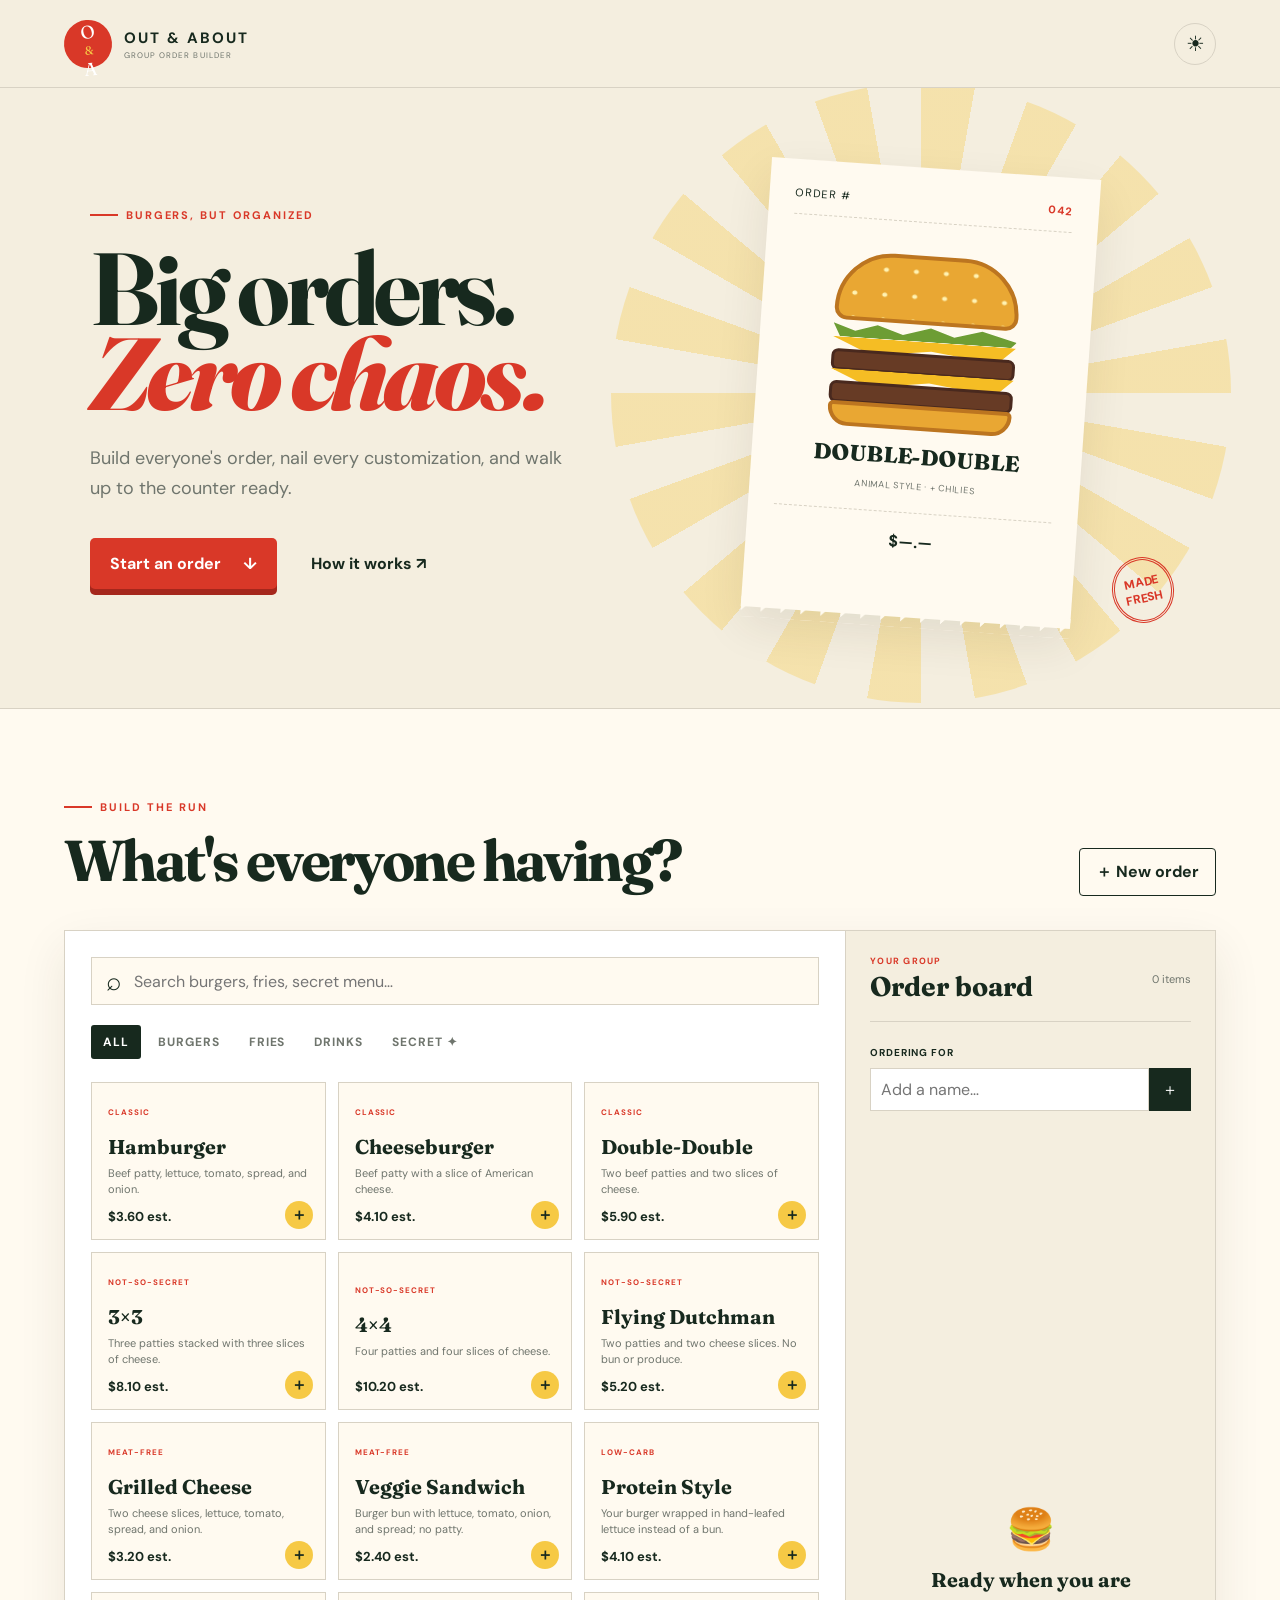
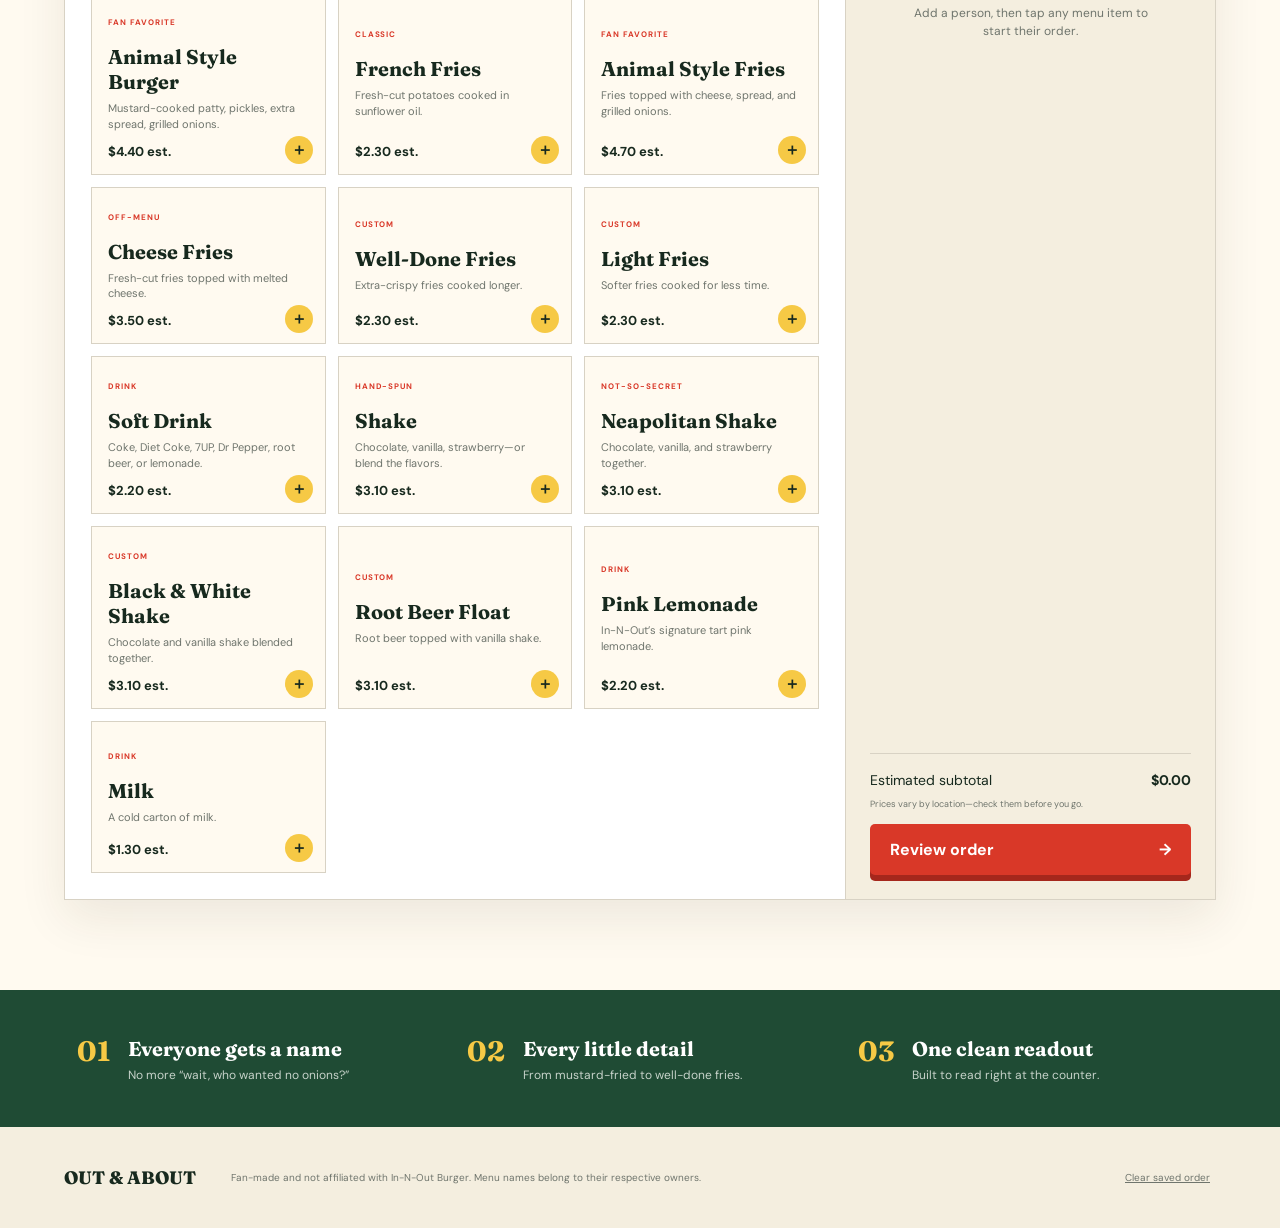
==== docs/index.html @ 2c868ac6 "Move Pages site into conflict-safe deploy directory" ====
<!doctype html>
<html lang="en">
<head>
  <meta charset="UTF-8" />
  <meta name="viewport" content="width=device-width, initial-scale=1.0" />
  <meta name="theme-color" content="#f5efe0" />
  <meta name="description" content="A quick, fan-made group order builder for In-N-Out." />
  <title>Out & About — Group order builder</title>
  <link rel="preconnect" href="https://fonts.googleapis.com">
  <link rel="preconnect" href="https://fonts.gstatic.com" crossorigin>
  <link href="https://fonts.googleapis.com/css2?family=DM+Sans:wght@400;500;600;700&family=Fraunces:opsz,wght@9..144,700;9..144,800&display=swap" rel="stylesheet">
  <link rel="stylesheet" href="styles.css" />
</head>
<body>
  <header class="topbar">
    <a class="brand" href="#" aria-label="Out and About home">
      <span class="brand-mark">O<span>&</span>A</span>
      <span><strong>OUT & ABOUT</strong><small>GROUP ORDER BUILDER</small></span>
    </a>
    <button class="icon-button" id="themeBtn" aria-label="Toggle dark mode">☀︎</button>
  </header>

  <main>
    <section class="hero">
      <div class="hero-copy">
        <p class="eyebrow"><span></span> BURGERS, BUT ORGANIZED</p>
        <h1>Big orders.<br><em>Zero chaos.</em></h1>
        <p class="dek">Build everyone's order, nail every customization, and walk up to the counter ready.</p>
        <div class="hero-actions">
          <a class="primary-btn" href="#builder">Start an order <span>↓</span></a>
          <button class="text-btn" id="howBtn">How it works <span>↗</span></button>
        </div>
      </div>
      <div class="hero-art" aria-label="Illustration of a burger order ticket">
        <div class="sunburst"></div>
        <div class="ticket">
          <div class="ticket-top"><span>ORDER #</span><b>042</b></div>
          <div class="burger-illustration" aria-hidden="true">
            <i class="bun top"></i><i class="lettuce"></i><i class="cheese"></i><i class="patty"></i><i class="cheese second"></i><i class="patty second"></i><i class="bun bottom"></i>
          </div>
          <p>DOUBLE-DOUBLE</p><small>ANIMAL STYLE · + CHILIES</small>
          <div class="ticket-line"></div><strong>$—.—</strong>
        </div>
        <span class="stamp">MADE<br>FRESH</span>
      </div>
    </section>

    <section class="builder" id="builder">
      <div class="section-heading">
        <div><p class="eyebrow"><span></span> BUILD THE RUN</p><h2>What's everyone having?</h2></div>
        <button class="outline-btn" id="newOrderBtn">＋ New order</button>
      </div>

      <div class="workspace">
        <section class="menu-panel">
          <div class="search-wrap"><span>⌕</span><input id="searchInput" type="search" placeholder="Search burgers, fries, secret menu…" aria-label="Search menu"></div>
          <div class="tabs" id="tabs" role="tablist"></div>
          <div class="menu-grid" id="menuGrid"></div>
        </section>

        <aside class="order-panel">
          <div class="order-title"><div><p>YOUR GROUP</p><h3>Order board</h3></div><span id="itemCount">0 items</span></div>
          <div class="person-row">
            <label for="personInput">Ordering for</label>
            <div><input id="personInput" maxlength="24" placeholder="Add a name…"><button id="addPersonBtn" aria-label="Add person">＋</button></div>
          </div>
          <div class="people" id="people"></div>
          <div class="empty-state" id="emptyState"><span>🍔</span><h4>Ready when you are</h4><p>Add a person, then tap any menu item to start their order.</p></div>
          <div class="order-list" id="orderList"></div>
          <div class="totals">
            <div><span>Estimated subtotal</span><b id="subtotal">$0.00</b></div>
            <p>Prices vary by location—check them before you go.</p>
            <button class="checkout-btn" id="reviewBtn">Review order <span>→</span></button>
          </div>
        </aside>
      </div>
    </section>

    <section class="feature-strip">
      <article><b>01</b><div><h3>Everyone gets a name</h3><p>No more “wait, who wanted no onions?”</p></div></article>
      <article><b>02</b><div><h3>Every little detail</h3><p>From mustard-fried to well-done fries.</p></div></article>
      <article><b>03</b><div><h3>One clean readout</h3><p>Built to read right at the counter.</p></div></article>
    </section>
  </main>

  <footer><span>OUT & ABOUT</span><p>Fan-made and not affiliated with In-N-Out Burger. Menu names belong to their respective owners.</p><button id="clearBtn">Clear saved order</button></footer>

  <dialog id="itemDialog">
    <form method="dialog" id="itemForm">
      <button class="dialog-close" value="cancel" aria-label="Close">×</button>
      <p class="eyebrow">CUSTOMIZE IT</p><h2 id="dialogTitle"></h2><p id="dialogDesc" class="dialog-desc"></p>
      <div class="custom-sections" id="customSections"></div>
      <label class="notes-label">Special note<textarea id="itemNotes" rows="2" placeholder="Anything else for the counter?"></textarea></label>
      <div class="dialog-footer"><span id="dialogPrice">$0.00</span><button class="primary-btn" value="default">Add to order</button></div>
    </form>
  </dialog>

  <dialog id="reviewDialog" class="review-dialog">
    <div><button class="dialog-close" id="reviewClose" aria-label="Close">×</button><p class="eyebrow">COUNTER-READY</p><h2>Your order</h2><div id="reviewContent"></div><div class="review-actions"><button class="outline-btn" id="copyBtn">Copy order</button><button class="primary-btn" id="printBtn">Print order</button></div></div>
  </dialog>

  <div class="toast" id="toast" role="status"></div>
  <script src="app.js"></script>
</body>
</html>
---- docs/styles.css ----
:root{--cream:#f4eedf;--paper:#fffaf0;--ink:#17291e;--muted:#6f756d;--red:#d93828;--yellow:#f6c945;--line:#d8d2c4;--green:#1f4b34;--shadow:0 18px 45px #3a2b1617}*{box-sizing:border-box}html{scroll-behavior:smooth}body{margin:0;background:var(--cream);color:var(--ink);font-family:"DM Sans",sans-serif}button,input,textarea{font:inherit}button,a{-webkit-tap-highlight-color:transparent}.topbar{height:88px;padding:0 clamp(22px,5vw,76px);display:flex;align-items:center;justify-content:space-between;border-bottom:1px solid var(--line);position:relative;z-index:4}.brand{display:flex;align-items:center;gap:12px;color:inherit;text-decoration:none}.brand-mark{width:48px;height:48px;border-radius:50%;background:var(--red);color:#fff;display:grid;place-items:center;font-family:Fraunces;font-size:18px;letter-spacing:-2px;transform:rotate(-5deg)}.brand-mark span{font-size:12px;color:var(--yellow)}.brand strong,.brand small{display:block;letter-spacing:.13em}.brand strong{font-size:15px}.brand small{font-size:8px;margin-top:2px;color:var(--muted)}.icon-button{border:1px solid var(--line);background:transparent;border-radius:50%;width:42px;height:42px;color:inherit;cursor:pointer;font-size:21px}.hero{min-height:620px;display:grid;grid-template-columns:1.02fr .98fr;padding:55px clamp(22px,7vw,110px) 65px;overflow:hidden}.hero-copy{align-self:center;z-index:2}.eyebrow{font-size:11px;font-weight:700;letter-spacing:.18em;color:var(--red);display:flex;align-items:center;gap:8px}.eyebrow span{display:inline-block;width:28px;height:2px;background:var(--red)}h1,h2{font-family:Fraunces,serif;margin:0;letter-spacing:-.045em}h1{font-size:clamp(62px,8vw,116px);line-height:.83;margin:24px 0 28px}h1 em{color:var(--red);font-weight:800}.dek{max-width:480px;font-size:18px;line-height:1.65;color:var(--muted)}.hero-actions{display:flex;align-items:center;gap:28px;margin-top:34px}.primary-btn,.checkout-btn{border:0;color:#fff;background:var(--red);font-weight:700;padding:15px 20px;border-radius:5px;cursor:pointer;text-decoration:none;box-shadow:0 6px 0 #a5271c;transition:.2s}.primary-btn:hover,.checkout-btn:hover{transform:translateY(-2px);box-shadow:0 8px 0 #a5271c}.primary-btn span{margin-left:18px}.text-btn{border:0;background:none;color:var(--ink);font-weight:700;cursor:pointer}.hero-art{position:relative;display:grid;place-items:center;min-height:480px}.sunburst{position:absolute;width:620px;aspect-ratio:1;border-radius:50%;background:repeating-conic-gradient(var(--yellow) 0 10deg,transparent 10deg 20deg);opacity:.33;animation:spin 80s linear infinite}@keyframes spin{to{transform:rotate(360deg)}}.ticket{z-index:1;background:var(--paper);width:min(330px,72vw);min-height:450px;padding:26px;box-shadow:var(--shadow);transform:rotate(4deg);text-align:center;position:relative}.ticket:after{content:"";position:absolute;bottom:-10px;left:0;width:100%;height:20px;background:linear-gradient(135deg,var(--paper) 10px,transparent 0) 0 0/20px 20px repeat-x}.ticket-top{display:flex;justify-content:space-between;border-bottom:1px dashed var(--line);padding-bottom:14px;font-size:11px;letter-spacing:.12em}.ticket-top b{color:var(--red)}.ticket p{font-family:Fraunces;font-weight:800;font-size:22px;margin:20px 0 3px}.ticket small{font-size:9px;letter-spacing:.08em;color:var(--muted)}.ticket-line{border-top:1px dashed var(--line);margin:18px 0}.burger-illustration{height:190px;position:relative;margin:12px auto -2px;width:220px}.burger-illustration i{display:block;position:absolute;left:18px;right:18px}.bun{background:#e9a733;border:4px solid #bc7520}.bun.top{height:69px;top:21px;border-radius:100px 100px 22px 22px;background-image:radial-gradient(#fff2b2 2px,transparent 3px);background-size:30px 25px}.lettuce{top:91px;height:16px;background:#6d9d34;clip-path:polygon(0 15%,12% 60%,24% 15%,38% 65%,53% 12%,66% 60%,81% 10%,100% 65%,97% 100%,4% 100%)}.cheese{top:107px;height:17px;background:#f5bd24;clip-path:polygon(0 0,100% 0,90% 100%,54% 53%,22% 100%)}.patty{top:119px;height:22px;border-radius:7px;background:#673b25;border:3px solid #49291e}.cheese.second{top:139px}.patty.second{top:151px}.bun.bottom{top:171px;height:25px;border-radius:8px 8px 30px 30px}.stamp{position:absolute;z-index:2;right:3%;bottom:4%;border:3px double var(--red);color:var(--red);border-radius:50%;padding:14px 9px;font-weight:800;font-size:12px;text-align:center;transform:rotate(-12deg)}.builder{background:var(--paper);padding:80px clamp(20px,5vw,75px) 90px;border-top:1px solid var(--line)}.section-heading{display:flex;justify-content:space-between;align-items:end;margin-bottom:34px}.section-heading h2{font-size:clamp(37px,4.5vw,65px)}.outline-btn{border:1px solid var(--ink);background:transparent;color:inherit;padding:12px 16px;border-radius:4px;font-weight:700;cursor:pointer}.workspace{display:grid;grid-template-columns:minmax(0,1fr) 370px;border:1px solid var(--line);background:#fff;box-shadow:var(--shadow)}.menu-panel{padding:26px;min-width:0}.search-wrap{height:48px;border:1px solid var(--line);display:flex;align-items:center;padding:0 14px;gap:10px;background:var(--paper)}.search-wrap span{font-size:26px}.search-wrap input{width:100%;border:0;background:transparent;outline:0;color:inherit}.tabs{display:flex;gap:5px;margin:20px 0;overflow:auto;padding-bottom:3px}.tab{white-space:nowrap;border:0;background:transparent;padding:9px 12px;color:var(--muted);font-size:12px;font-weight:700;text-transform:uppercase;letter-spacing:.08em;cursor:pointer}.tab.active{background:var(--ink);color:#fff;border-radius:3px}.menu-grid{display:grid;grid-template-columns:repeat(3,minmax(0,1fr));gap:12px}.menu-card{text-align:left;min-height:152px;padding:16px;border:1px solid var(--line);background:var(--paper);color:inherit;cursor:pointer;position:relative;transition:.18s}.menu-card:hover{border-color:var(--red);transform:translateY(-2px);box-shadow:0 8px 20px #45230f10}.menu-card .badge{font-size:8px;text-transform:uppercase;letter-spacing:.12em;color:var(--red);font-weight:700}.menu-card h3{font-family:Fraunces;font-size:20px;margin:14px 0 7px}.menu-card p{font-size:11px;line-height:1.45;color:var(--muted);margin:0 0 25px}.menu-card strong{position:absolute;left:16px;bottom:14px;font-size:13px}.menu-card i{font-style:normal;position:absolute;right:12px;bottom:10px;border-radius:50%;background:var(--yellow);width:28px;height:28px;display:grid;place-items:center;font-weight:700}.order-panel{border-left:1px solid var(--line);padding:24px;background:var(--cream);display:flex;flex-direction:column;min-height:650px}.order-title{display:flex;justify-content:space-between;align-items:center;border-bottom:1px solid var(--line);padding-bottom:18px}.order-title p{font-size:9px;letter-spacing:.14em;color:var(--red);font-weight:700;margin:0}.order-title h3{font-family:Fraunces;font-size:27px;margin:3px 0 0}.order-title>span{font-size:11px;color:var(--muted)}.person-row{margin:18px 0 10px}.person-row label{font-size:10px;font-weight:700;text-transform:uppercase;letter-spacing:.09em}.person-row>div{display:flex;margin-top:7px}.person-row input{min-width:0;flex:1;border:1px solid var(--line);padding:10px;background:#fff}.person-row button{width:42px;border:0;background:var(--ink);color:#fff;cursor:pointer}.people{display:flex;gap:6px;overflow-x:auto;padding:4px 0 12px}.person-chip{border:1px solid var(--line);background:#fff;border-radius:20px;padding:7px 12px;white-space:nowrap;font-size:11px;cursor:pointer}.person-chip.active{background:var(--yellow);border-color:var(--yellow);font-weight:700}.empty-state{text-align:center;margin:auto;color:var(--muted);padding:30px}.empty-state span{font-size:40px}.empty-state h4{color:var(--ink);font-family:Fraunces;font-size:20px;margin:12px 0 5px}.empty-state p{font-size:12px;line-height:1.5}.order-list{overflow:auto;max-height:420px}.person-group h4{font-size:11px;text-transform:uppercase;letter-spacing:.1em;margin:14px 0 7px}.order-item{background:#fff;padding:11px;margin-bottom:7px;border-left:3px solid var(--red);display:grid;grid-template-columns:1fr auto;gap:3px}.order-item strong{font-size:12px}.order-item small{font-size:9px;color:var(--muted);line-height:1.4}.order-item button{border:0;background:none;color:var(--muted);cursor:pointer;grid-row:span 2}.totals{margin-top:auto;border-top:1px solid var(--line);padding-top:17px}.totals div{display:flex;justify-content:space-between;font-size:14px}.totals p{font-size:9px;color:var(--muted)}.checkout-btn{width:100%;display:flex;justify-content:space-between;margin-top:14px}.feature-strip{display:grid;grid-template-columns:repeat(3,1fr);background:var(--green);color:#fff;padding:44px clamp(20px,6vw,95px);gap:45px}.feature-strip article{display:flex;gap:18px}.feature-strip b{color:var(--yellow);font-family:Fraunces;font-size:28px}.feature-strip h3{font-family:Fraunces;margin:2px 0 6px;font-size:20px}.feature-strip p{color:#c6d2c9;font-size:12px;margin:0}footer{padding:34px clamp(20px,5vw,75px);display:flex;align-items:center;gap:35px;font-size:10px;color:var(--muted)}footer span{font-family:Fraunces;color:var(--ink);font-size:18px;font-weight:800}footer p{flex:1}footer button{border:0;background:none;color:inherit;text-decoration:underline;cursor:pointer}dialog{border:0;padding:0;width:min(610px,calc(100% - 28px));color:var(--ink);background:var(--paper);box-shadow:0 25px 90px #0006}dialog::backdrop{background:#17291eb8;backdrop-filter:blur(3px)}dialog form,.review-dialog>div{padding:34px;position:relative}.dialog-close{position:absolute;right:17px;top:14px;border:0;background:none;font-size:28px;cursor:pointer;color:var(--ink)}dialog h2{font-size:42px}.dialog-desc{color:var(--muted);font-size:13px}.custom-section{border-top:1px solid var(--line);padding:15px 0}.custom-section h4{margin:0 0 10px;font-size:11px;text-transform:uppercase;letter-spacing:.1em}.choices{display:flex;flex-wrap:wrap;gap:7px}.choice input{position:absolute;opacity:0}.choice span{display:block;border:1px solid var(--line);padding:8px 11px;border-radius:4px;font-size:11px;cursor:pointer;background:#fff}.choice input:checked+span{background:var(--yellow);border-color:#d2a71f;font-weight:700}.notes-label{display:block;font-size:11px;font-weight:700}.notes-label textarea{display:block;width:100%;margin-top:7px;resize:vertical;border:1px solid var(--line);padding:10px;background:#fff}.dialog-footer{display:flex;align-items:center;justify-content:space-between;margin-top:22px}.dialog-footer>span{font-family:Fraunces;font-size:24px;font-weight:800}.review-person{border-top:1px solid var(--line);padding:14px 0}.review-person h3{font-family:Fraunces;margin:0 0 8px}.review-line{display:flex;justify-content:space-between;font-size:12px;padding:5px 0}.review-line small{color:var(--muted);display:block;max-width:75%}.review-total{display:flex;justify-content:space-between;border-top:2px solid var(--ink);padding-top:15px;font-size:18px;font-weight:700}.review-actions{display:flex;justify-content:flex-end;gap:10px;margin-top:25px}.toast{position:fixed;bottom:20px;left:50%;transform:translate(-50%,20px);background:var(--ink);color:#fff;padding:11px 18px;border-radius:4px;font-size:12px;opacity:0;pointer-events:none;transition:.25s;z-index:20}.toast.show{opacity:1;transform:translate(-50%,0)}body.dark{--cream:#172019;--paper:#202b23;--ink:#f7f1df;--muted:#abb5ac;--line:#3c493f;--green:#101711;--shadow:0 18px 45px #0005}body.dark .workspace,body.dark .person-row input,body.dark .person-chip,body.dark .order-item,body.dark .choice span,body.dark textarea{background:#273229}.no-results{grid-column:1/-1;text-align:center;padding:50px;color:var(--muted)}
@media(max-width:950px){.hero{grid-template-columns:1fr;padding-top:70px}.hero-art{min-height:520px}.workspace{grid-template-columns:1fr}.order-panel{border-left:0;border-top:1px solid var(--line)}.menu-grid{grid-template-columns:repeat(2,1fr)}}@media(max-width:600px){.topbar{height:72px}.hero{padding-bottom:35px}.hero-art{min-height:460px}.sunburst{width:500px}.section-heading{align-items:flex-start;gap:20px}.section-heading .outline-btn{font-size:0}.section-heading .outline-btn:first-letter{font-size:18px}.builder{padding-top:50px}.menu-panel{padding:14px}.menu-grid{grid-template-columns:1fr 1fr;gap:8px}.menu-card{min-height:165px;padding:13px}.menu-card h3{font-size:17px}.feature-strip{grid-template-columns:1fr}footer{flex-wrap:wrap}.hero-actions{gap:15px}dialog form,.review-dialog>div{padding:28px 20px}.ticket{width:275px}.stamp{right:-2%}}
@media print{body>*:not(dialog){display:none}.review-dialog{position:static;display:block;box-shadow:none;width:100%}.review-actions,.dialog-close{display:none}}
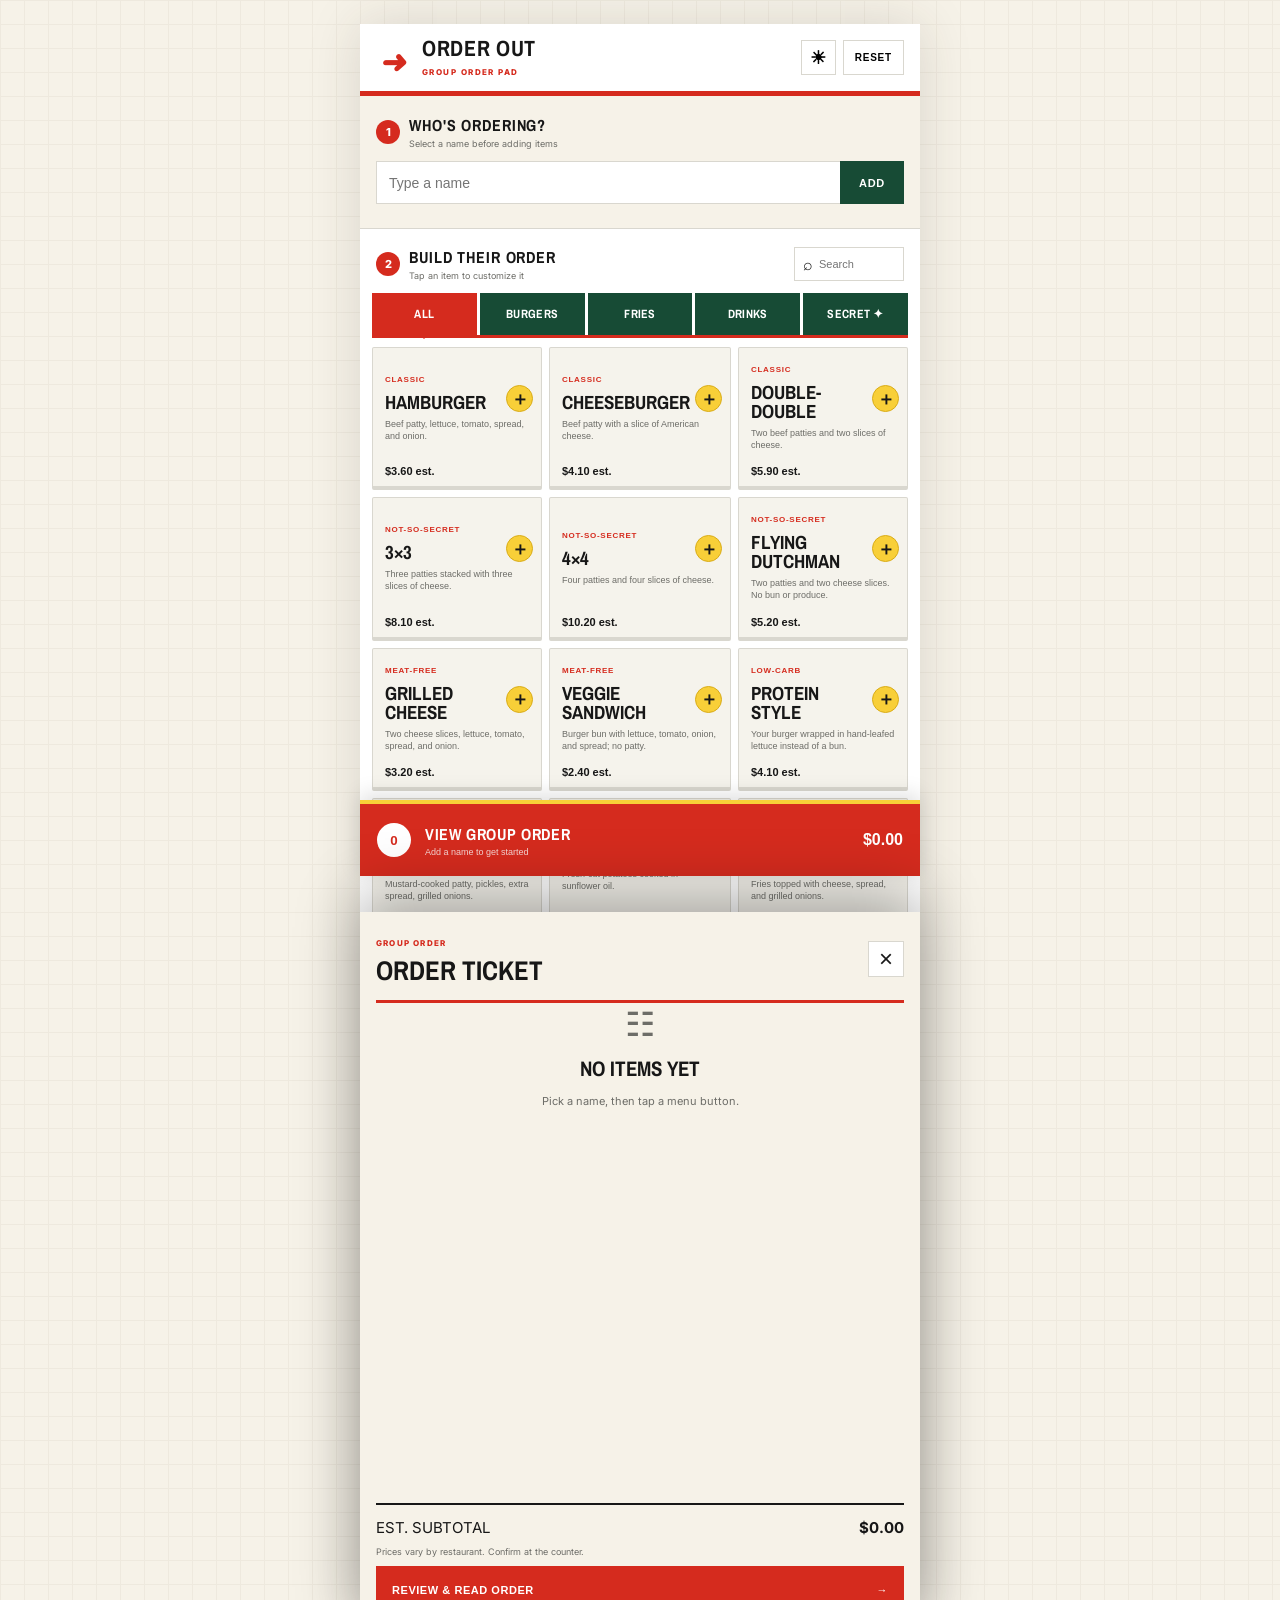
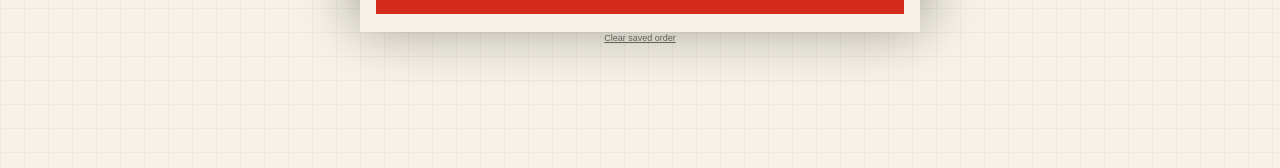
==== commit ac59016d: "Redesign ordering UI as a mobile POS" ====
--- a/docs/index.html
+++ b/docs/index.html
@@ -1,105 +1,86 @@
 <!doctype html>
 <html lang="en">
 <head>
-  <meta charset="UTF-8" />
-  <meta name="viewport" content="width=device-width, initial-scale=1.0" />
-  <meta name="theme-color" content="#f5efe0" />
-  <meta name="description" content="A quick, fan-made group order builder for In-N-Out." />
-  <title>Out & About — Group order builder</title>
+  <meta charset="UTF-8">
+  <meta name="viewport" content="width=device-width, initial-scale=1, viewport-fit=cover">
+  <meta name="theme-color" content="#ffffff">
+  <meta name="description" content="A fast, fan-made group order pad for In-N-Out runs.">
+  <title>Order Out — Group order pad</title>
   <link rel="preconnect" href="https://fonts.googleapis.com">
   <link rel="preconnect" href="https://fonts.gstatic.com" crossorigin>
-  <link href="https://fonts.googleapis.com/css2?family=DM+Sans:wght@400;500;600;700&family=Fraunces:opsz,wght@9..144,700;9..144,800&display=swap" rel="stylesheet">
-  <link rel="stylesheet" href="styles.css" />
+  <link href="https://fonts.googleapis.com/css2?family=Archivo+Narrow:wght@600;700&family=Inter:wght@400;600;700;800&display=swap" rel="stylesheet">
+  <link rel="stylesheet" href="styles.css">
 </head>
 <body>
-  <header class="topbar">
-    <a class="brand" href="#" aria-label="Out and About home">
-      <span class="brand-mark">O<span>&</span>A</span>
-      <span><strong>OUT & ABOUT</strong><small>GROUP ORDER BUILDER</small></span>
-    </a>
-    <button class="icon-button" id="themeBtn" aria-label="Toggle dark mode">☀︎</button>
-  </header>
+  <main class="app-shell">
+    <header class="app-header">
+      <div class="wordmark" aria-label="Order Out">
+        <span class="arrow-mark">➜</span>
+        <div><strong>ORDER OUT</strong><small>GROUP ORDER PAD</small></div>
+      </div>
+      <div class="header-actions">
+        <button class="icon-btn" id="themeBtn" aria-label="Toggle dark mode">☀︎</button>
+        <button class="reset-btn" id="newOrderBtn">RESET</button>
+      </div>
+    </header>
 
-  <main>
-    <section class="hero">
-      <div class="hero-copy">
-        <p class="eyebrow"><span></span> BURGERS, BUT ORGANIZED</p>
-        <h1>Big orders.<br><em>Zero chaos.</em></h1>
-        <p class="dek">Build everyone's order, nail every customization, and walk up to the counter ready.</p>
-        <div class="hero-actions">
-          <a class="primary-btn" href="#builder">Start an order <span>↓</span></a>
-          <button class="text-btn" id="howBtn">How it works <span>↗</span></button>
-        </div>
+    <section class="person-bar">
+      <div class="person-heading"><span>1</span><div><b>WHO'S ORDERING?</b><small>Select a name before adding items</small></div></div>
+      <div class="person-entry">
+        <input id="personInput" maxlength="24" autocomplete="off" placeholder="Type a name">
+        <button id="addPersonBtn">ADD</button>
       </div>
-      <div class="hero-art" aria-label="Illustration of a burger order ticket">
-        <div class="sunburst"></div>
-        <div class="ticket">
-          <div class="ticket-top"><span>ORDER #</span><b>042</b></div>
-          <div class="burger-illustration" aria-hidden="true">
-            <i class="bun top"></i><i class="lettuce"></i><i class="cheese"></i><i class="patty"></i><i class="cheese second"></i><i class="patty second"></i><i class="bun bottom"></i>
-          </div>
-          <p>DOUBLE-DOUBLE</p><small>ANIMAL STYLE · + CHILIES</small>
-          <div class="ticket-line"></div><strong>$—.—</strong>
-        </div>
-        <span class="stamp">MADE<br>FRESH</span>
-      </div>
+      <div class="people" id="people"></div>
     </section>
 
-    <section class="builder" id="builder">
-      <div class="section-heading">
-        <div><p class="eyebrow"><span></span> BUILD THE RUN</p><h2>What's everyone having?</h2></div>
-        <button class="outline-btn" id="newOrderBtn">＋ New order</button>
+    <section class="menu-panel">
+      <div class="menu-heading">
+        <div class="person-heading"><span>2</span><div><b>BUILD THEIR ORDER</b><small>Tap an item to customize it</small></div></div>
+        <label class="search-wrap"><span>⌕</span><input id="searchInput" type="search" placeholder="Search" aria-label="Search menu"></label>
       </div>
-
-      <div class="workspace">
-        <section class="menu-panel">
-          <div class="search-wrap"><span>⌕</span><input id="searchInput" type="search" placeholder="Search burgers, fries, secret menu…" aria-label="Search menu"></div>
-          <div class="tabs" id="tabs" role="tablist"></div>
-          <div class="menu-grid" id="menuGrid"></div>
-        </section>
-
-        <aside class="order-panel">
-          <div class="order-title"><div><p>YOUR GROUP</p><h3>Order board</h3></div><span id="itemCount">0 items</span></div>
-          <div class="person-row">
-            <label for="personInput">Ordering for</label>
-            <div><input id="personInput" maxlength="24" placeholder="Add a name…"><button id="addPersonBtn" aria-label="Add person">＋</button></div>
-          </div>
-          <div class="people" id="people"></div>
-          <div class="empty-state" id="emptyState"><span>🍔</span><h4>Ready when you are</h4><p>Add a person, then tap any menu item to start their order.</p></div>
-          <div class="order-list" id="orderList"></div>
-          <div class="totals">
-            <div><span>Estimated subtotal</span><b id="subtotal">$0.00</b></div>
-            <p>Prices vary by location—check them before you go.</p>
-            <button class="checkout-btn" id="reviewBtn">Review order <span>→</span></button>
-          </div>
-        </aside>
-      </div>
+      <nav class="tabs" id="tabs" role="tablist" aria-label="Menu categories"></nav>
+      <div class="menu-grid" id="menuGrid"></div>
     </section>
 
-    <section class="feature-strip">
-      <article><b>01</b><div><h3>Everyone gets a name</h3><p>No more “wait, who wanted no onions?”</p></div></article>
-      <article><b>02</b><div><h3>Every little detail</h3><p>From mustard-fried to well-done fries.</p></div></article>
-      <article><b>03</b><div><h3>One clean readout</h3><p>Built to read right at the counter.</p></div></article>
-    </section>
+    <button class="order-dock" id="openOrderBtn">
+      <span class="dock-count" id="dockCount">0</span>
+      <span><b>VIEW GROUP ORDER</b><small id="dockPerson">Add a name to get started</small></span>
+      <strong id="dockTotal">$0.00</strong>
+    </button>
+
+    <aside class="order-panel" id="orderPanel" aria-label="Group order">
+      <div class="order-title">
+        <div><small>GROUP ORDER</small><h2>Order ticket</h2></div>
+        <button class="close-order" id="closeOrderBtn" aria-label="Close order">×</button>
+      </div>
+      <div class="empty-state" id="emptyState"><span>☷</span><h3>No items yet</h3><p>Pick a name, then tap a menu button.</p></div>
+      <div class="order-list" id="orderList"></div>
+      <div class="totals">
+        <div><span>EST. SUBTOTAL</span><b id="subtotal">$0.00</b></div>
+        <p>Prices vary by restaurant. Confirm at the counter.</p>
+        <button class="review-btn" id="reviewBtn">REVIEW &amp; READ ORDER <span>→</span></button>
+      </div>
+    </aside>
+    <div class="scrim" id="scrim"></div>
   </main>
-
-  <footer><span>OUT & ABOUT</span><p>Fan-made and not affiliated with In-N-Out Burger. Menu names belong to their respective owners.</p><button id="clearBtn">Clear saved order</button></footer>
 
   <dialog id="itemDialog">
     <form method="dialog" id="itemForm">
-      <button class="dialog-close" value="cancel" aria-label="Close">×</button>
-      <p class="eyebrow">CUSTOMIZE IT</p><h2 id="dialogTitle"></h2><p id="dialogDesc" class="dialog-desc"></p>
+      <header class="dialog-header"><div><small>ITEM OPTIONS</small><h2 id="dialogTitle"></h2></div><button class="dialog-close" value="cancel" aria-label="Close">×</button></header>
+      <p id="dialogDesc" class="dialog-desc"></p>
       <div class="custom-sections" id="customSections"></div>
-      <label class="notes-label">Special note<textarea id="itemNotes" rows="2" placeholder="Anything else for the counter?"></textarea></label>
-      <div class="dialog-footer"><span id="dialogPrice">$0.00</span><button class="primary-btn" value="default">Add to order</button></div>
+      <label class="notes-label">SPECIAL NOTE<textarea id="itemNotes" rows="2" placeholder="e.g. spread on the side"></textarea></label>
+      <div class="dialog-footer"><span id="dialogPrice">$0.00</span><button class="add-item-btn" value="default">ADD ITEM</button></div>
     </form>
   </dialog>
 
   <dialog id="reviewDialog" class="review-dialog">
-    <div><button class="dialog-close" id="reviewClose" aria-label="Close">×</button><p class="eyebrow">COUNTER-READY</p><h2>Your order</h2><div id="reviewContent"></div><div class="review-actions"><button class="outline-btn" id="copyBtn">Copy order</button><button class="primary-btn" id="printBtn">Print order</button></div></div>
+    <div><header class="dialog-header"><div><small>COUNTER VIEW</small><h2>Your order</h2></div><button class="dialog-close" id="reviewClose" aria-label="Close">×</button></header><div id="reviewContent"></div><div class="review-actions"><button class="secondary-btn" id="copyBtn">COPY</button><button class="add-item-btn" id="printBtn">PRINT</button></div></div>
   </dialog>
 
   <div class="toast" id="toast" role="status"></div>
+  <button class="clear-link" id="clearBtn">Clear saved order</button>
+  <button hidden id="howBtn"></button><span hidden id="itemCount">0 items</span>
   <script src="app.js"></script>
 </body>
 </html>
--- a/docs/styles.css
+++ b/docs/styles.css
@@ -1,3 +1 @@
-:root{--cream:#f4eedf;--paper:#fffaf0;--ink:#17291e;--muted:#6f756d;--red:#d93828;--yellow:#f6c945;--line:#d8d2c4;--green:#1f4b34;--shadow:0 18px 45px #3a2b1617}*{box-sizing:border-box}html{scroll-behavior:smooth}body{margin:0;background:var(--cream);color:var(--ink);font-family:"DM Sans",sans-serif}button,input,textarea{font:inherit}button,a{-webkit-tap-highlight-color:transparent}.topbar{height:88px;padding:0 clamp(22px,5vw,76px);display:flex;align-items:center;justify-content:space-between;border-bottom:1px solid var(--line);position:relative;z-index:4}.brand{display:flex;align-items:center;gap:12px;color:inherit;text-decoration:none}.brand-mark{width:48px;height:48px;border-radius:50%;background:var(--red);color:#fff;display:grid;place-items:center;font-family:Fraunces;font-size:18px;letter-spacing:-2px;transform:rotate(-5deg)}.brand-mark span{font-size:12px;color:var(--yellow)}.brand strong,.brand small{display:block;letter-spacing:.13em}.brand strong{font-size:15px}.brand small{font-size:8px;margin-top:2px;color:var(--muted)}.icon-button{border:1px solid var(--line);background:transparent;border-radius:50%;width:42px;height:42px;color:inherit;cursor:pointer;font-size:21px}.hero{min-height:620px;display:grid;grid-template-columns:1.02fr .98fr;padding:55px clamp(22px,7vw,110px) 65px;overflow:hidden}.hero-copy{align-self:center;z-index:2}.eyebrow{font-size:11px;font-weight:700;letter-spacing:.18em;color:var(--red);display:flex;align-items:center;gap:8px}.eyebrow span{display:inline-block;width:28px;height:2px;background:var(--red)}h1,h2{font-family:Fraunces,serif;margin:0;letter-spacing:-.045em}h1{font-size:clamp(62px,8vw,116px);line-height:.83;margin:24px 0 28px}h1 em{color:var(--red);font-weight:800}.dek{max-width:480px;font-size:18px;line-height:1.65;color:var(--muted)}.hero-actions{display:flex;align-items:center;gap:28px;margin-top:34px}.primary-btn,.checkout-btn{border:0;color:#fff;background:var(--red);font-weight:700;padding:15px 20px;border-radius:5px;cursor:pointer;text-decoration:none;box-shadow:0 6px 0 #a5271c;transition:.2s}.primary-btn:hover,.checkout-btn:hover{transform:translateY(-2px);box-shadow:0 8px 0 #a5271c}.primary-btn span{margin-left:18px}.text-btn{border:0;background:none;color:var(--ink);font-weight:700;cursor:pointer}.hero-art{position:relative;display:grid;place-items:center;min-height:480px}.sunburst{position:absolute;width:620px;aspect-ratio:1;border-radius:50%;background:repeating-conic-gradient(var(--yellow) 0 10deg,transparent 10deg 20deg);opacity:.33;animation:spin 80s linear infinite}@keyframes spin{to{transform:rotate(360deg)}}.ticket{z-index:1;background:var(--paper);width:min(330px,72vw);min-height:450px;padding:26px;box-shadow:var(--shadow);transform:rotate(4deg);text-align:center;position:relative}.ticket:after{content:"";position:absolute;bottom:-10px;left:0;width:100%;height:20px;background:linear-gradient(135deg,var(--paper) 10px,transparent 0) 0 0/20px 20px repeat-x}.ticket-top{display:flex;justify-content:space-between;border-bottom:1px dashed var(--line);padding-bottom:14px;font-size:11px;letter-spacing:.12em}.ticket-top b{color:var(--red)}.ticket p{font-family:Fraunces;font-weight:800;font-size:22px;margin:20px 0 3px}.ticket small{font-size:9px;letter-spacing:.08em;color:var(--muted)}.ticket-line{border-top:1px dashed var(--line);margin:18px 0}.burger-illustration{height:190px;position:relative;margin:12px auto -2px;width:220px}.burger-illustration i{display:block;position:absolute;left:18px;right:18px}.bun{background:#e9a733;border:4px solid #bc7520}.bun.top{height:69px;top:21px;border-radius:100px 100px 22px 22px;background-image:radial-gradient(#fff2b2 2px,transparent 3px);background-size:30px 25px}.lettuce{top:91px;height:16px;background:#6d9d34;clip-path:polygon(0 15%,12% 60%,24% 15%,38% 65%,53% 12%,66% 60%,81% 10%,100% 65%,97% 100%,4% 100%)}.cheese{top:107px;height:17px;background:#f5bd24;clip-path:polygon(0 0,100% 0,90% 100%,54% 53%,22% 100%)}.patty{top:119px;height:22px;border-radius:7px;background:#673b25;border:3px solid #49291e}.cheese.second{top:139px}.patty.second{top:151px}.bun.bottom{top:171px;height:25px;border-radius:8px 8px 30px 30px}.stamp{position:absolute;z-index:2;right:3%;bottom:4%;border:3px double var(--red);color:var(--red);border-radius:50%;padding:14px 9px;font-weight:800;font-size:12px;text-align:center;transform:rotate(-12deg)}.builder{background:var(--paper);padding:80px clamp(20px,5vw,75px) 90px;border-top:1px solid var(--line)}.section-heading{display:flex;justify-content:space-between;align-items:end;margin-bottom:34px}.section-heading h2{font-size:clamp(37px,4.5vw,65px)}.outline-btn{border:1px solid var(--ink);background:transparent;color:inherit;padding:12px 16px;border-radius:4px;font-weight:700;cursor:pointer}.workspace{display:grid;grid-template-columns:minmax(0,1fr) 370px;border:1px solid var(--line);background:#fff;box-shadow:var(--shadow)}.menu-panel{padding:26px;min-width:0}.search-wrap{height:48px;border:1px solid var(--line);display:flex;align-items:center;padding:0 14px;gap:10px;background:var(--paper)}.search-wrap span{font-size:26px}.search-wrap input{width:100%;border:0;background:transparent;outline:0;color:inherit}.tabs{display:flex;gap:5px;margin:20px 0;overflow:auto;padding-bottom:3px}.tab{white-space:nowrap;border:0;background:transparent;padding:9px 12px;color:var(--muted);font-size:12px;font-weight:700;text-transform:uppercase;letter-spacing:.08em;cursor:pointer}.tab.active{background:var(--ink);color:#fff;border-radius:3px}.menu-grid{display:grid;grid-template-columns:repeat(3,minmax(0,1fr));gap:12px}.menu-card{text-align:left;min-height:152px;padding:16px;border:1px solid var(--line);background:var(--paper);color:inherit;cursor:pointer;position:relative;transition:.18s}.menu-card:hover{border-color:var(--red);transform:translateY(-2px);box-shadow:0 8px 20px #45230f10}.menu-card .badge{font-size:8px;text-transform:uppercase;letter-spacing:.12em;color:var(--red);font-weight:700}.menu-card h3{font-family:Fraunces;font-size:20px;margin:14px 0 7px}.menu-card p{font-size:11px;line-height:1.45;color:var(--muted);margin:0 0 25px}.menu-card strong{position:absolute;left:16px;bottom:14px;font-size:13px}.menu-card i{font-style:normal;position:absolute;right:12px;bottom:10px;border-radius:50%;background:var(--yellow);width:28px;height:28px;display:grid;place-items:center;font-weight:700}.order-panel{border-left:1px solid var(--line);padding:24px;background:var(--cream);display:flex;flex-direction:column;min-height:650px}.order-title{display:flex;justify-content:space-between;align-items:center;border-bottom:1px solid var(--line);padding-bottom:18px}.order-title p{font-size:9px;letter-spacing:.14em;color:var(--red);font-weight:700;margin:0}.order-title h3{font-family:Fraunces;font-size:27px;margin:3px 0 0}.order-title>span{font-size:11px;color:var(--muted)}.person-row{margin:18px 0 10px}.person-row label{font-size:10px;font-weight:700;text-transform:uppercase;letter-spacing:.09em}.person-row>div{display:flex;margin-top:7px}.person-row input{min-width:0;flex:1;border:1px solid var(--line);padding:10px;background:#fff}.person-row button{width:42px;border:0;background:var(--ink);color:#fff;cursor:pointer}.people{display:flex;gap:6px;overflow-x:auto;padding:4px 0 12px}.person-chip{border:1px solid var(--line);background:#fff;border-radius:20px;padding:7px 12px;white-space:nowrap;font-size:11px;cursor:pointer}.person-chip.active{background:var(--yellow);border-color:var(--yellow);font-weight:700}.empty-state{text-align:center;margin:auto;color:var(--muted);padding:30px}.empty-state span{font-size:40px}.empty-state h4{color:var(--ink);font-family:Fraunces;font-size:20px;margin:12px 0 5px}.empty-state p{font-size:12px;line-height:1.5}.order-list{overflow:auto;max-height:420px}.person-group h4{font-size:11px;text-transform:uppercase;letter-spacing:.1em;margin:14px 0 7px}.order-item{background:#fff;padding:11px;margin-bottom:7px;border-left:3px solid var(--red);display:grid;grid-template-columns:1fr auto;gap:3px}.order-item strong{font-size:12px}.order-item small{font-size:9px;color:var(--muted);line-height:1.4}.order-item button{border:0;background:none;color:var(--muted);cursor:pointer;grid-row:span 2}.totals{margin-top:auto;border-top:1px solid var(--line);padding-top:17px}.totals div{display:flex;justify-content:space-between;font-size:14px}.totals p{font-size:9px;color:var(--muted)}.checkout-btn{width:100%;display:flex;justify-content:space-between;margin-top:14px}.feature-strip{display:grid;grid-template-columns:repeat(3,1fr);background:var(--green);color:#fff;padding:44px clamp(20px,6vw,95px);gap:45px}.feature-strip article{display:flex;gap:18px}.feature-strip b{color:var(--yellow);font-family:Fraunces;font-size:28px}.feature-strip h3{font-family:Fraunces;margin:2px 0 6px;font-size:20px}.feature-strip p{color:#c6d2c9;font-size:12px;margin:0}footer{padding:34px clamp(20px,5vw,75px);display:flex;align-items:center;gap:35px;font-size:10px;color:var(--muted)}footer span{font-family:Fraunces;color:var(--ink);font-size:18px;font-weight:800}footer p{flex:1}footer button{border:0;background:none;color:inherit;text-decoration:underline;cursor:pointer}dialog{border:0;padding:0;width:min(610px,calc(100% - 28px));color:var(--ink);background:var(--paper);box-shadow:0 25px 90px #0006}dialog::backdrop{background:#17291eb8;backdrop-filter:blur(3px)}dialog form,.review-dialog>div{padding:34px;position:relative}.dialog-close{position:absolute;right:17px;top:14px;border:0;background:none;font-size:28px;cursor:pointer;color:var(--ink)}dialog h2{font-size:42px}.dialog-desc{color:var(--muted);font-size:13px}.custom-section{border-top:1px solid var(--line);padding:15px 0}.custom-section h4{margin:0 0 10px;font-size:11px;text-transform:uppercase;letter-spacing:.1em}.choices{display:flex;flex-wrap:wrap;gap:7px}.choice input{position:absolute;opacity:0}.choice span{display:block;border:1px solid var(--line);padding:8px 11px;border-radius:4px;font-size:11px;cursor:pointer;background:#fff}.choice input:checked+span{background:var(--yellow);border-color:#d2a71f;font-weight:700}.notes-label{display:block;font-size:11px;font-weight:700}.notes-label textarea{display:block;width:100%;margin-top:7px;resize:vertical;border:1px solid var(--line);padding:10px;background:#fff}.dialog-footer{display:flex;align-items:center;justify-content:space-between;margin-top:22px}.dialog-footer>span{font-family:Fraunces;font-size:24px;font-weight:800}.review-person{border-top:1px solid var(--line);padding:14px 0}.review-person h3{font-family:Fraunces;margin:0 0 8px}.review-line{display:flex;justify-content:space-between;font-size:12px;padding:5px 0}.review-line small{color:var(--muted);display:block;max-width:75%}.review-total{display:flex;justify-content:space-between;border-top:2px solid var(--ink);padding-top:15px;font-size:18px;font-weight:700}.review-actions{display:flex;justify-content:flex-end;gap:10px;margin-top:25px}.toast{position:fixed;bottom:20px;left:50%;transform:translate(-50%,20px);background:var(--ink);color:#fff;padding:11px 18px;border-radius:4px;font-size:12px;opacity:0;pointer-events:none;transition:.25s;z-index:20}.toast.show{opacity:1;transform:translate(-50%,0)}body.dark{--cream:#172019;--paper:#202b23;--ink:#f7f1df;--muted:#abb5ac;--line:#3c493f;--green:#101711;--shadow:0 18px 45px #0005}body.dark .workspace,body.dark .person-row input,body.dark .person-chip,body.dark .order-item,body.dark .choice span,body.dark textarea{background:#273229}.no-results{grid-column:1/-1;text-align:center;padding:50px;color:var(--muted)}
-@media(max-width:950px){.hero{grid-template-columns:1fr;padding-top:70px}.hero-art{min-height:520px}.workspace{grid-template-columns:1fr}.order-panel{border-left:0;border-top:1px solid var(--line)}.menu-grid{grid-template-columns:repeat(2,1fr)}}@media(max-width:600px){.topbar{height:72px}.hero{padding-bottom:35px}.hero-art{min-height:460px}.sunburst{width:500px}.section-heading{align-items:flex-start;gap:20px}.section-heading .outline-btn{font-size:0}.section-heading .outline-btn:first-letter{font-size:18px}.builder{padding-top:50px}.menu-panel{padding:14px}.menu-grid{grid-template-columns:1fr 1fr;gap:8px}.menu-card{min-height:165px;padding:13px}.menu-card h3{font-size:17px}.feature-strip{grid-template-columns:1fr}footer{flex-wrap:wrap}.hero-actions{gap:15px}dialog form,.review-dialog>div{padding:28px 20px}.ticket{width:275px}.stamp{right:-2%}}
-@media print{body>*:not(dialog){display:none}.review-dialog{position:static;display:block;box-shadow:none;width:100%}.review-actions,.dialog-close{display:none}}
+:root{--red:#d52b1e;--red-dark:#a91e16;--yellow:#f8cf38;--green:#174b35;--ink:#171717;--muted:#6d6d68;--line:#d9d7cf;--paper:#fff;--cream:#f6f2e8;--tile:#f5f3ec;--shadow:0 12px 30px #241b121f}*{box-sizing:border-box}html{background:#ddd8ca}body{margin:0;color:var(--ink);background:linear-gradient(90deg,#eee9de 1px,transparent 1px),linear-gradient(#eee9de 1px,transparent 1px),var(--cream);background-size:24px 24px;font-family:Inter,Arial,sans-serif}.app-shell{width:min(100%,560px);min-height:100dvh;margin:auto;background:var(--paper);position:relative;padding-bottom:92px;box-shadow:0 0 50px #352f2426}.app-header{height:72px;padding:12px 16px;border-bottom:5px solid var(--red);display:flex;align-items:center;justify-content:space-between;background:var(--paper);position:sticky;top:0;z-index:10}.wordmark{display:flex;align-items:center;gap:8px}.arrow-mark{display:grid;place-items:center;width:38px;height:30px;color:var(--red);font-size:31px;font-weight:900;transform:skew(-8deg)}.wordmark strong{display:block;font-family:"Archivo Narrow",sans-serif;font-size:22px;line-height:1;letter-spacing:.03em}.wordmark small,.dialog-header small{font-size:8px;letter-spacing:.18em;color:var(--red);font-weight:800}.header-actions{display:flex;gap:7px}.icon-btn,.reset-btn{height:35px;border:1px solid var(--line);background:#fff;font-weight:800}.icon-btn{width:35px;font-size:18px}.reset-btn{padding:0 11px;font-size:10px;letter-spacing:.08em}.person-bar{padding:18px 16px 14px;background:var(--cream);border-bottom:1px solid var(--line)}.person-heading{display:flex;align-items:center;gap:9px}.person-heading>span{width:24px;height:24px;border-radius:50%;display:grid;place-items:center;background:var(--red);color:white;font-size:11px;font-weight:800}.person-heading b{display:block;font-family:"Archivo Narrow",sans-serif;font-size:16px;letter-spacing:.055em}.person-heading small{display:block;color:var(--muted);font-size:9px;margin-top:2px}.person-entry{display:grid;grid-template-columns:1fr 64px;height:43px;margin-top:12px}.person-entry input{min-width:0;border:1px solid var(--line);border-right:0;border-radius:0;background:#fff;padding:0 12px;color:inherit;font-size:14px}.person-entry button{border:0;background:var(--green);color:white;font-weight:800;font-size:11px;letter-spacing:.06em}.people{display:flex;gap:7px;margin-top:10px;overflow-x:auto;scrollbar-width:none}.person-chip{white-space:nowrap;border:1px solid var(--line);background:#fff;border-radius:2px;padding:8px 12px;color:inherit;font-size:11px;font-weight:700}.person-chip.active{border-color:var(--red);background:var(--red);color:white}.menu-panel{padding:17px 12px 20px}.menu-heading{display:flex;align-items:center;justify-content:space-between;padding:0 4px 12px}.search-wrap{height:34px;width:110px;border:1px solid var(--line);display:flex;align-items:center;gap:4px;padding:0 8px;background:#fff}.search-wrap input{border:0;outline:0;min-width:0;width:100%;background:transparent;color:inherit;font-size:11px}.tabs{display:grid;grid-template-columns:repeat(5,1fr);gap:3px;border-bottom:3px solid var(--red);margin-bottom:9px}.tab{height:42px;border:0;background:var(--green);color:#fff;font-family:"Archivo Narrow",sans-serif;font-weight:700;font-size:12px;text-transform:uppercase;letter-spacing:.025em;padding:0 2px}.tab.active{background:var(--red);position:relative}.tab.active:after{content:"";position:absolute;bottom:-9px;left:calc(50% - 5px);border:5px solid transparent;border-top-color:var(--red)}.menu-grid{display:grid;grid-template-columns:repeat(2,1fr);gap:7px}.menu-card{min-height:118px;text-align:left;border:1px solid var(--line);border-bottom:4px solid var(--line);background:var(--tile);color:inherit;padding:12px;position:relative;border-radius:2px}.menu-card:active{transform:translateY(2px);border-bottom-width:2px;margin-bottom:2px}.menu-card .badge{font-size:8px;font-weight:800;color:var(--red);text-transform:uppercase;letter-spacing:.09em}.menu-card h3{font-family:"Archivo Narrow",sans-serif;font-size:19px;line-height:1;margin:8px 28px 6px 0;text-transform:uppercase}.menu-card p{font-size:9px;line-height:1.35;color:var(--muted);margin:0 0 23px}.menu-card strong{position:absolute;left:12px;bottom:9px;font-size:11px}.menu-card i{position:absolute;right:8px;top:37px;width:27px;height:27px;display:grid;place-items:center;background:var(--yellow);border:1px solid #d9ac17;border-radius:50%;font-style:normal;font-size:18px;font-weight:800}.no-results{grid-column:1/-1;padding:50px 10px;text-align:center;color:var(--muted);font-size:12px}.order-dock{position:fixed;z-index:15;bottom:0;left:50%;transform:translateX(-50%);width:min(100%,560px);height:76px;border:0;border-top:4px solid var(--yellow);background:var(--red);color:white;display:grid;grid-template-columns:38px 1fr auto;align-items:center;text-align:left;gap:10px;padding:10px 17px calc(10px + env(safe-area-inset-bottom));box-shadow:0 -5px 20px #0002}.dock-count{width:34px;height:34px;border-radius:50%;display:grid;place-items:center;background:white;color:var(--red);font-weight:900}.order-dock b{display:block;font-family:"Archivo Narrow";font-size:16px;letter-spacing:.04em}.order-dock small{display:block;font-size:9px;opacity:.8;margin-top:2px}.order-dock>strong{font-size:16px}.order-panel{position:fixed;z-index:30;left:50%;bottom:0;width:min(100%,560px);height:min(82dvh,720px);background:var(--cream);transform:translate(-50%,105%);transition:transform .22s ease;display:flex;flex-direction:column;padding:18px 16px max(18px,env(safe-area-inset-bottom));box-shadow:0 -15px 60px #0005}.order-panel.open{transform:translate(-50%,0)}.scrim{position:fixed;z-index:25;inset:0;background:#0008;opacity:0;pointer-events:none;transition:.2s}.scrim.open{opacity:1;pointer-events:auto}.order-title{display:flex;justify-content:space-between;align-items:center;border-bottom:3px solid var(--red);padding-bottom:12px}.order-title small{font-size:8px;color:var(--red);letter-spacing:.15em;font-weight:800}.order-title h2,.dialog-header h2{font-family:"Archivo Narrow";font-size:27px;text-transform:uppercase;margin:2px 0 0}.close-order,.dialog-close{border:1px solid var(--line);background:#fff;color:var(--ink);width:36px;height:36px;font-size:24px}.empty-state{text-align:center;margin:auto;color:var(--muted)}.empty-state span{font-size:34px}.empty-state h3{font-family:"Archivo Narrow";font-size:21px;color:var(--ink);margin:10px 0 4px;text-transform:uppercase}.empty-state p{font-size:11px}.order-list{overflow:auto;flex:1}.person-group h4{font-family:"Archivo Narrow";font-size:15px;color:var(--red);letter-spacing:.06em;margin:16px 0 5px;text-transform:uppercase}.order-item{background:#fff;border:1px solid var(--line);border-left:4px solid var(--green);padding:10px;display:grid;grid-template-columns:1fr auto;gap:4px;margin-bottom:5px}.order-item strong{font-size:11px}.order-item small{color:var(--muted);font-size:9px;line-height:1.4}.order-item button{border:0;background:none;font-size:20px;color:var(--muted);grid-row:span 2}.totals{padding-top:13px;border-top:2px solid var(--ink)}.totals>div{display:flex;justify-content:space-between;font-size:15px}.totals p{font-size:9px;color:var(--muted)}.review-btn,.add-item-btn{border:0;background:var(--red);color:white;height:48px;padding:0 16px;font-weight:800;font-size:11px;letter-spacing:.05em}.review-btn{width:100%;display:flex;justify-content:space-between;align-items:center}dialog{padding:0;border:0;width:min(100% - 18px,540px);max-height:90dvh;background:var(--cream);color:var(--ink);box-shadow:var(--shadow)}dialog::backdrop{background:#000a}dialog form,.review-dialog>div{padding:18px}.dialog-header{display:flex;align-items:center;justify-content:space-between;border-bottom:3px solid var(--red);padding-bottom:11px}.dialog-desc{font-size:11px;color:var(--muted);line-height:1.5}.custom-section{border-top:1px solid var(--line);padding:12px 0}.custom-section h4,.notes-label{font-family:"Archivo Narrow";font-size:12px;letter-spacing:.06em;margin:0 0 8px}.choices{display:grid;grid-template-columns:repeat(2,1fr);gap:5px}.choice input{position:absolute;opacity:0}.choice span{display:block;border:1px solid var(--line);background:white;padding:10px 8px;font-size:10px;font-weight:600}.choice input:checked+span{background:var(--yellow);border-color:#c99c00}.notes-label{display:block}.notes-label textarea{display:block;width:100%;margin-top:7px;padding:10px;border:1px solid var(--line);background:#fff;color:inherit;resize:vertical;font-family:Inter}.dialog-footer{display:flex;align-items:center;justify-content:space-between;margin-top:14px}.dialog-footer>span{font-weight:800}.review-person{border-top:1px solid var(--line);padding:12px 0}.review-person h3{font-family:"Archivo Narrow";text-transform:uppercase;color:var(--red);margin:0 0 5px}.review-line{display:flex;justify-content:space-between;font-size:11px;padding:5px 0}.review-line small{display:block;color:var(--muted);max-width:90%}.review-total{display:flex;justify-content:space-between;border-top:2px solid var(--ink);padding-top:12px;font-weight:800}.review-actions{display:flex;justify-content:flex-end;gap:7px;margin-top:16px}.secondary-btn{height:48px;padding:0 18px;border:1px solid var(--ink);background:transparent;color:inherit;font-weight:800}.toast{position:fixed;z-index:50;left:50%;bottom:90px;transform:translate(-50%,10px);background:var(--green);color:white;padding:10px 15px;font-size:10px;font-weight:700;opacity:0;pointer-events:none;transition:.2s}.toast.show{opacity:1;transform:translate(-50%,0)}.clear-link{display:block;margin:0 auto 100px;border:0;background:none;color:var(--muted);font-size:9px;text-decoration:underline}body.dark{--ink:#f6f3e9;--muted:#afafa9;--line:#44443f;--paper:#1c1e1b;--cream:#252721;--tile:#292b26}body.dark .person-entry input,body.dark .search-wrap,body.dark .person-chip,body.dark .choice span,body.dark textarea,body.dark .order-item,body.dark .icon-btn,body.dark .reset-btn,body.dark .close-order,body.dark .dialog-close{background:#30332c;color:var(--ink)}@media(min-width:561px){body{padding:24px 0}.app-shell{min-height:calc(100dvh - 48px)}.app-header{top:24px}.order-dock{bottom:24px}.menu-grid{grid-template-columns:repeat(3,1fr)}.order-panel{bottom:24px}.menu-card{min-height:132px}}@media print{body>*:not(.review-dialog){display:none}.review-dialog{display:block;position:static;width:100%;box-shadow:none}.review-actions,.dialog-close{display:none}}
